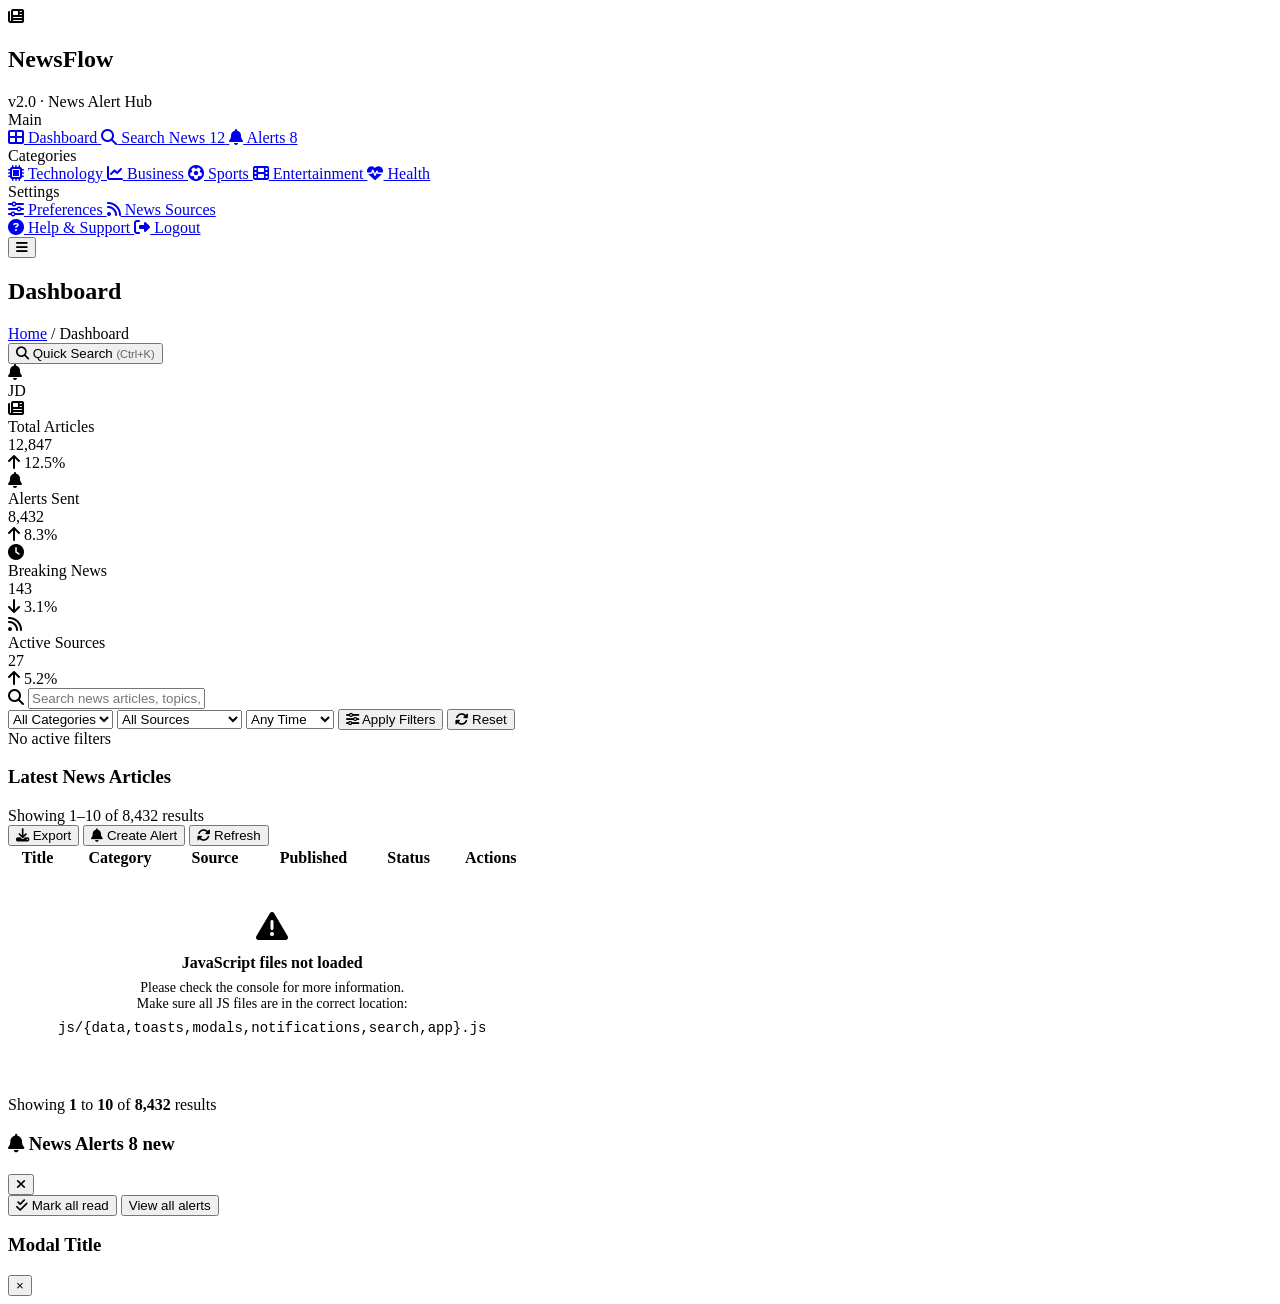
==== index/index.html @ 010da606 "Create index.html" ====
<!DOCTYPE html>
<html lang="en">
<head>
    <meta charset="UTF-8">
    <meta name="viewport" content="width=device-width, initial-scale=1.0">
    <title>News Search & Notification Dashboard</title>
    
    <!-- Font Awesome -->
    <link rel="stylesheet" href="https://cdnjs.cloudflare.com/ajax/libs/font-awesome/6.4.0/css/all.min.css">
    
    <!-- Google Fonts -->
    <link href="https://fonts.googleapis.com/css2?family=Inter:wght@300;400;500;600;700;800&display=swap" rel="stylesheet">
    
    <!-- CSS Files - MAKE SURE THESE PATHS ARE CORRECT -->
    <link rel="stylesheet" href="css/style.css">
    <link rel="stylesheet" href="css/components.css">
    
</head>
<body>
    <!-- ============================================
    APP CONTAINER
    ============================================ -->
    <div class="app-container" id="app">

        <!-- SIDEBAR -->
        <aside class="sidebar" id="sidebar">
            <div class="sidebar-brand">
                <div class="logo"><i class="fas fa-newspaper"></i></div>
                <div class="brand-text">
                    <h1>NewsFlow</h1>
                    <span>v2.0 · News Alert Hub</span>
                </div>
            </div>

            <nav class="sidebar-nav">
                <div class="nav-label">Main</div>
                <a href="#" class="active" data-page="dashboard">
                    <i class="fas fa-th-large"></i> Dashboard
                </a>
                <a href="#" data-page="search">
                    <i class="fas fa-search"></i> Search News
                    <span class="badge success" id="searchCount">12</span>
                </a>
                <a href="#" data-page="notifications">
                    <i class="fas fa-bell"></i> Alerts
                    <span class="badge" id="notifBadge">8</span>
                </a>

                <div class="nav-label">Categories</div>
                <a href="#" data-page="technology">
                    <i class="fas fa-microchip"></i> Technology
                </a>
                <a href="#" data-page="business">
                    <i class="fas fa-chart-line"></i> Business
                </a>
                <a href="#" data-page="sports">
                    <i class="fas fa-futbol"></i> Sports
                </a>
                <a href="#" data-page="entertainment">
                    <i class="fas fa-film"></i> Entertainment
                </a>
                <a href="#" data-page="health">
                    <i class="fas fa-heartbeat"></i> Health
                </a>

                <div class="nav-label">Settings</div>
                <a href="#" data-page="preferences">
                    <i class="fas fa-sliders-h"></i> Preferences
                </a>
                <a href="#" data-page="sources">
                    <i class="fas fa-rss"></i> News Sources
                </a>
            </nav>

            <div class="sidebar-footer">
                <a href="#" data-page="help">
                    <i class="fas fa-question-circle"></i> Help & Support
                </a>
                <a href="#" id="logoutBtn">
                    <i class="fas fa-sign-out-alt"></i> Logout
                </a>
            </div>
        </aside>

        <!-- MOBILE OVERLAY -->
        <div class="mobile-overlay" id="mobileOverlay"></div>

        <!-- MAIN CONTENT -->
        <main class="main-content">

            <!-- TOP BAR -->
            <header class="topbar">
                <div class="topbar-left">
                    <button class="menu-toggle" id="menuToggle">
                        <i class="fas fa-bars"></i>
                    </button>
                    <div>
                        <h2 id="pageTitle">Dashboard</h2>
                        <div class="breadcrumb">
                            <a href="#" data-page="dashboard">Home</a>
                            <span>/</span>
                            <span id="breadcrumbCurrent">Dashboard</span>
                        </div>
                    </div>
                </div>
                <div class="topbar-right">
                    <button class="search-btn" id="quickSearchBtn">
                        <i class="fas fa-search"></i> Quick Search <span style="font-size: 11px; opacity: 0.6;">(Ctrl+K)</span>
                    </button>
                    <div class="notification-bell" id="bellIcon">
                        <i class="fas fa-bell"></i>
                        <span class="dot" id="bellDot"></span>
                    </div>
                    <div class="user-avatar" id="userAvatar">JD</div>
                </div>
            </header>

            <!-- STATS CARDS -->
            <section class="stats-grid" id="statsGrid">
                <div class="stat-card" data-stat="articles">
                    <div class="stat-icon blue"><i class="fas fa-newspaper"></i></div>
                    <div class="stat-label">Total Articles</div>
                    <div class="stat-value" id="statArticles">12,847</div>
                    <span class="stat-change positive"><i class="fas fa-arrow-up"></i> 12.5%</span>
                </div>
                <div class="stat-card" data-stat="alerts">
                    <div class="stat-icon green"><i class="fas fa-bell"></i></div>
                    <div class="stat-label">Alerts Sent</div>
                    <div class="stat-value" id="statAlerts">8,432</div>
                    <span class="stat-change positive"><i class="fas fa-arrow-up"></i> 8.3%</span>
                </div>
                <div class="stat-card" data-stat="breaking">
                    <div class="stat-icon orange"><i class="fas fa-clock"></i></div>
                    <div class="stat-label">Breaking News</div>
                    <div class="stat-value" id="statBreaking">143</div>
                    <span class="stat-change negative"><i class="fas fa-arrow-down"></i> 3.1%</span>
                </div>
                <div class="stat-card" data-stat="sources">
                    <div class="stat-icon red"><i class="fas fa-rss"></i></div>
                    <div class="stat-label">Active Sources</div>
                    <div class="stat-value" id="statSources">27</div>
                    <span class="stat-change positive"><i class="fas fa-arrow-up"></i> 5.2%</span>
                </div>
            </section>

            <!-- SEARCH SECTION -->
            <section class="search-section" id="searchSection">
                <div class="search-bar">
                    <div class="search-input-wrapper">
                        <i class="fas fa-search"></i>
                        <input type="text" placeholder="Search news articles, topics, or keywords..." id="searchInput">
                    </div>
                    <div class="filter-group">
                        <select id="filterCategory">
                            <option value="all">All Categories</option>
                            <option value="technology">Technology</option>
                            <option value="business">Business</option>
                            <option value="sports">Sports</option>
                            <option value="entertainment">Entertainment</option>
                            <option value="health">Health</option>
                            <option value="politics">Politics</option>
                            <option value="science">Science</option>
                        </select>
                        <select id="filterSource">
                            <option value="all">All Sources</option>
                            <option value="cnn">CNN</option>
                            <option value="bbc">BBC</option>
                            <option value="reuters">Reuters</option>
                            <option value="ap">Associated Press</option>
                            <option value="nytimes">NY Times</option>
                            <option value="guardian">The Guardian</option>
                        </select>
                        <select id="filterDate">
                            <option value="all">Any Time</option>
                            <option value="today">Today</option>
                            <option value="week">This Week</option>
                            <option value="month">This Month</option>
                            <option value="year">This Year</option>
                        </select>
                        <button class="filter-btn" id="applyFiltersBtn">
                            <i class="fas fa-sliders-h"></i> Apply Filters
                        </button>
                        <button class="filter-btn outline" id="resetFiltersBtn">
                            <i class="fas fa-sync-alt"></i> Reset
                        </button>
                    </div>
                </div>
                <div class="filter-chips" id="filterChips">
                    <span class="empty-chips">No active filters</span>
                </div>
            </section>

            <!-- RESULTS TABLE -->
            <section class="results-section" id="resultsSection">
                <div class="results-header">
                    <div class="results-info">
                        <h3>Latest News Articles</h3>
                        <span id="resultsCount">Showing 1–10 of 8,432 results</span>
                    </div>
                    <div class="results-actions">
                        <button id="exportBtn"><i class="fas fa-download"></i> Export</button>
                        <button id="addAlertBtn"><i class="fas fa-bell"></i> Create Alert</button>
                        <button id="refreshBtn"><i class="fas fa-sync-alt"></i> Refresh</button>
                    </div>
                </div>

                <div class="table-wrapper">
                    <table>
                        <thead>
                            <tr>
                                <th>Title</th>
                                <th>Category</th>
                                <th>Source</th>
                                <th>Published</th>
                                <th>Status</th>
                                <th>Actions</th>
                            </tr>
                        </thead>
                        <tbody id="newsTableBody">
                            <!-- Data will be rendered by JavaScript -->
                        </tbody>
                    </table>
                </div>

                <!-- PAGINATION -->
                <div class="pagination" id="pagination">
                    <div class="pagination-info" id="paginationInfo">
                        Showing <strong id="pageStart">1</strong> to <strong id="pageEnd">10</strong> of <strong id="totalItems">8,432</strong> results
                    </div>
                    <div class="pagination-buttons" id="paginationButtons">
                        <!-- Rendered by JavaScript -->
                    </div>
                </div>
            </section>

        </main>
    </div>

    <!-- ============================================
    NOTIFICATION PANEL
    ============================================ -->
    <div class="overlay" id="panelOverlay"></div>
    <div class="notification-panel" id="notificationPanel">
        <div class="panel-header">
            <h3>
                <i class="fas fa-bell" style="color:var(--primary-600);"></i> News Alerts
                <span class="count" id="panelNotifCount">8 new</span>
            </h3>
            <button class="close-btn" id="closePanel"><i class="fas fa-times"></i></button>
        </div>
        <div class="panel-body" id="notificationPanelBody">
            <!-- Rendered by JavaScript -->
        </div>
        <div class="panel-footer">
            <button class="mark-all" id="markAllReadBtn">
                <i class="fas fa-check-double"></i> Mark all read
            </button>
            <button class="view-all" id="viewAllNotifsBtn">View all alerts</button>
        </div>
    </div>

    <!-- ============================================
    TOAST CONTAINER
    ============================================ -->
    <div class="toast-container" id="toastContainer"></div>

    <!-- ============================================
    MODAL
    ============================================ -->
    <div class="modal-overlay" id="modalOverlay">
        <div class="modal" id="modal">
            <div class="modal-header">
                <h3 id="modalTitle">Modal Title</h3>
                <button class="modal-close" id="modalClose">&times;</button>
            </div>
            <div class="modal-body" id="modalBody">
                <!-- Modal content -->
            </div>
            <div class="modal-footer" id="modalFooter">
                <!-- Modal buttons -->
            </div>
        </div>
    </div>

    <!-- ============================================
    JAVASCRIPT FILES - MAKE SURE THESE PATHS ARE CORRECT
    ============================================ -->
    <script src="js/data.js"></script>
    <script src="js/toasts.js"></script>
    <script src="js/modals.js"></script>
    <script src="js/notifications.js"></script>
    <script src="js/search.js"></script>
    <script src="js/app.js"></script>
    
    <!-- ============================================
    FALLBACK - If JS files don't load, show error
    ============================================ -->
    <script>
        // Check if all required JS files loaded
        document.addEventListener('DOMContentLoaded', function() {
            const required = ['ToastManager', 'ModalManager', 'NotificationManager', 'SearchManager', 'App'];
            const missing = required.filter(name => typeof window[name] === 'undefined');
            
            if (missing.length > 0) {
                console.warn('⚠️ Some JS files may not have loaded:', missing);
                console.warn('Make sure the following files exist:');
                console.warn('  - js/data.js');
                console.warn('  - js/toasts.js');
                console.warn('  - js/modals.js');
                console.warn('  - js/notifications.js');
                console.warn('  - js/search.js');
                console.warn('  - js/app.js');
                
                // Show a message on the page
                const tbody = document.getElementById('newsTableBody');
                if (tbody) {
                    tbody.innerHTML = `
                        <tr>
                            <td colspan="6" style="text-align: center; padding: 40px; color: var(--gray-500);">
                                <i class="fas fa-exclamation-triangle" style="font-size: 32px; display: block; margin-bottom: 12px; color: var(--warning);"></i>
                                <strong style="font-size: 16px;">JavaScript files not loaded</strong>
                                <p style="margin-top: 8px; font-size: 14px;">
                                    Please check the console for more information.<br>
                                    Make sure all JS files are in the correct location: <br>
                                    <code style="background: var(--gray-100); padding: 4px 8px; border-radius: 4px; display: inline-block; margin-top: 4px;">
                                        js/{data,toasts,modals,notifications,search,app}.js
                                    </code>
                                </p>
                            </td>
                        </tr>
                    `;
                }
            }
        });
    </script>
</body>
</html>
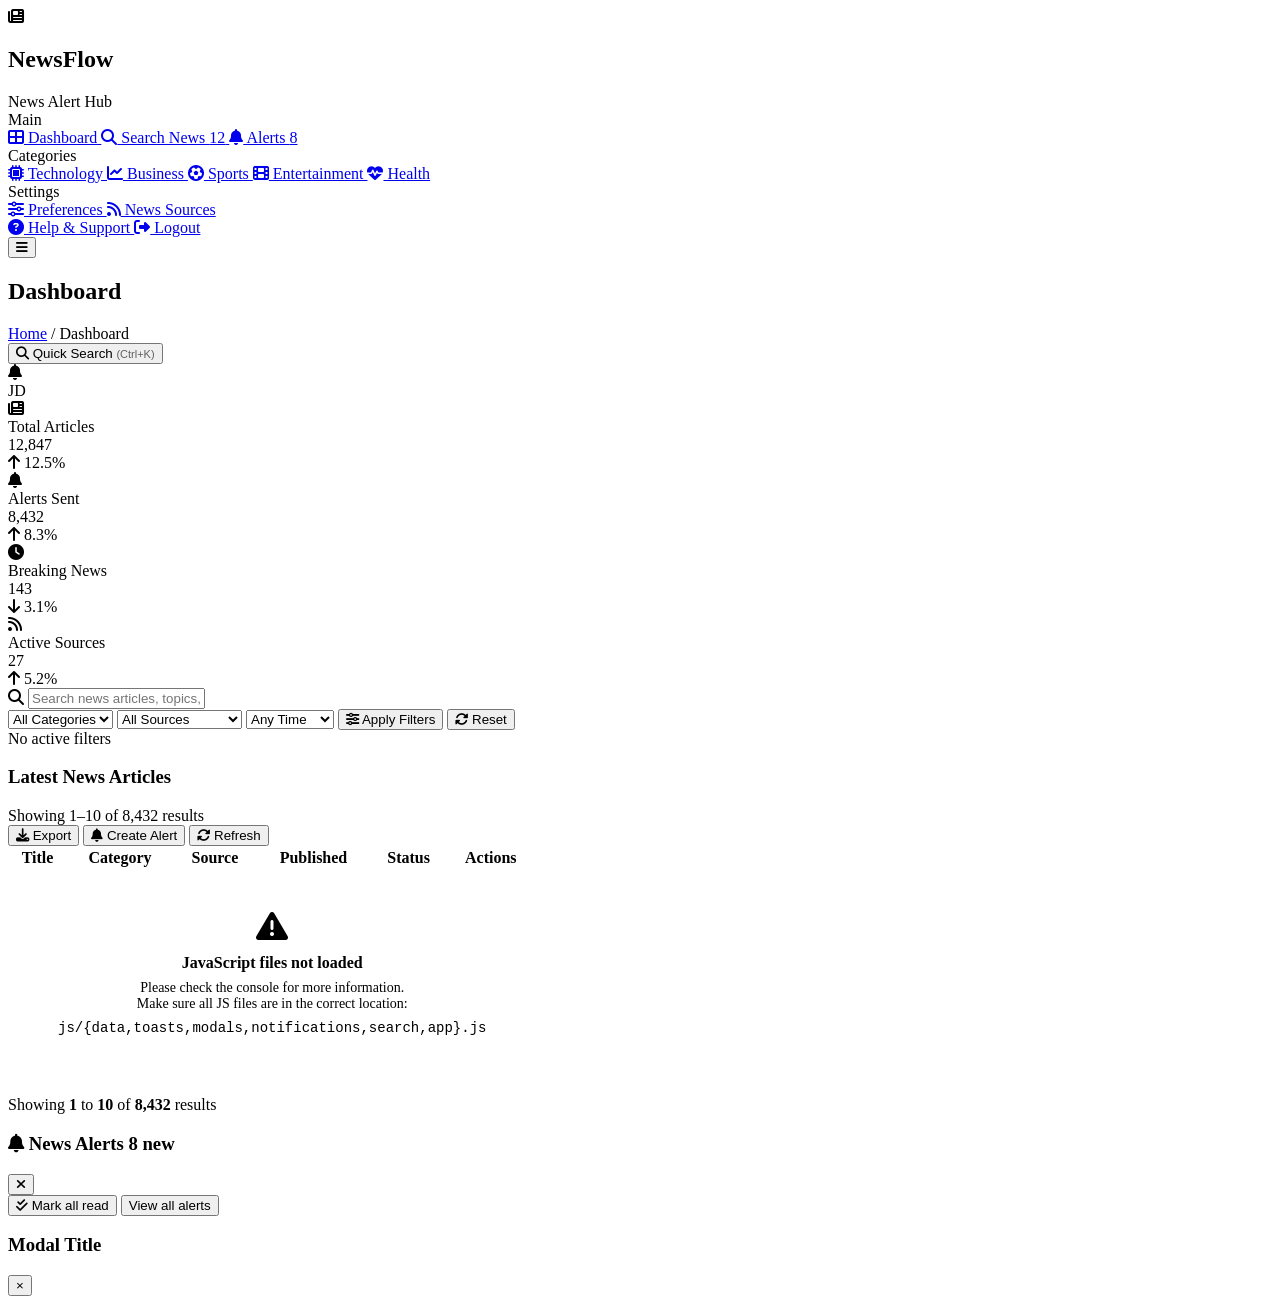
==== commit 8defadc2: "Update index.html" ====
--- a/index/index.html
+++ b/index/index.html
@@ -28,7 +28,7 @@
                 <div class="logo"><i class="fas fa-newspaper"></i></div>
                 <div class="brand-text">
                     <h1>NewsFlow</h1>
-                    <span>v2.0 · News Alert Hub</span>
+                    <span>News Alert Hub</span>
                 </div>
             </div>
 
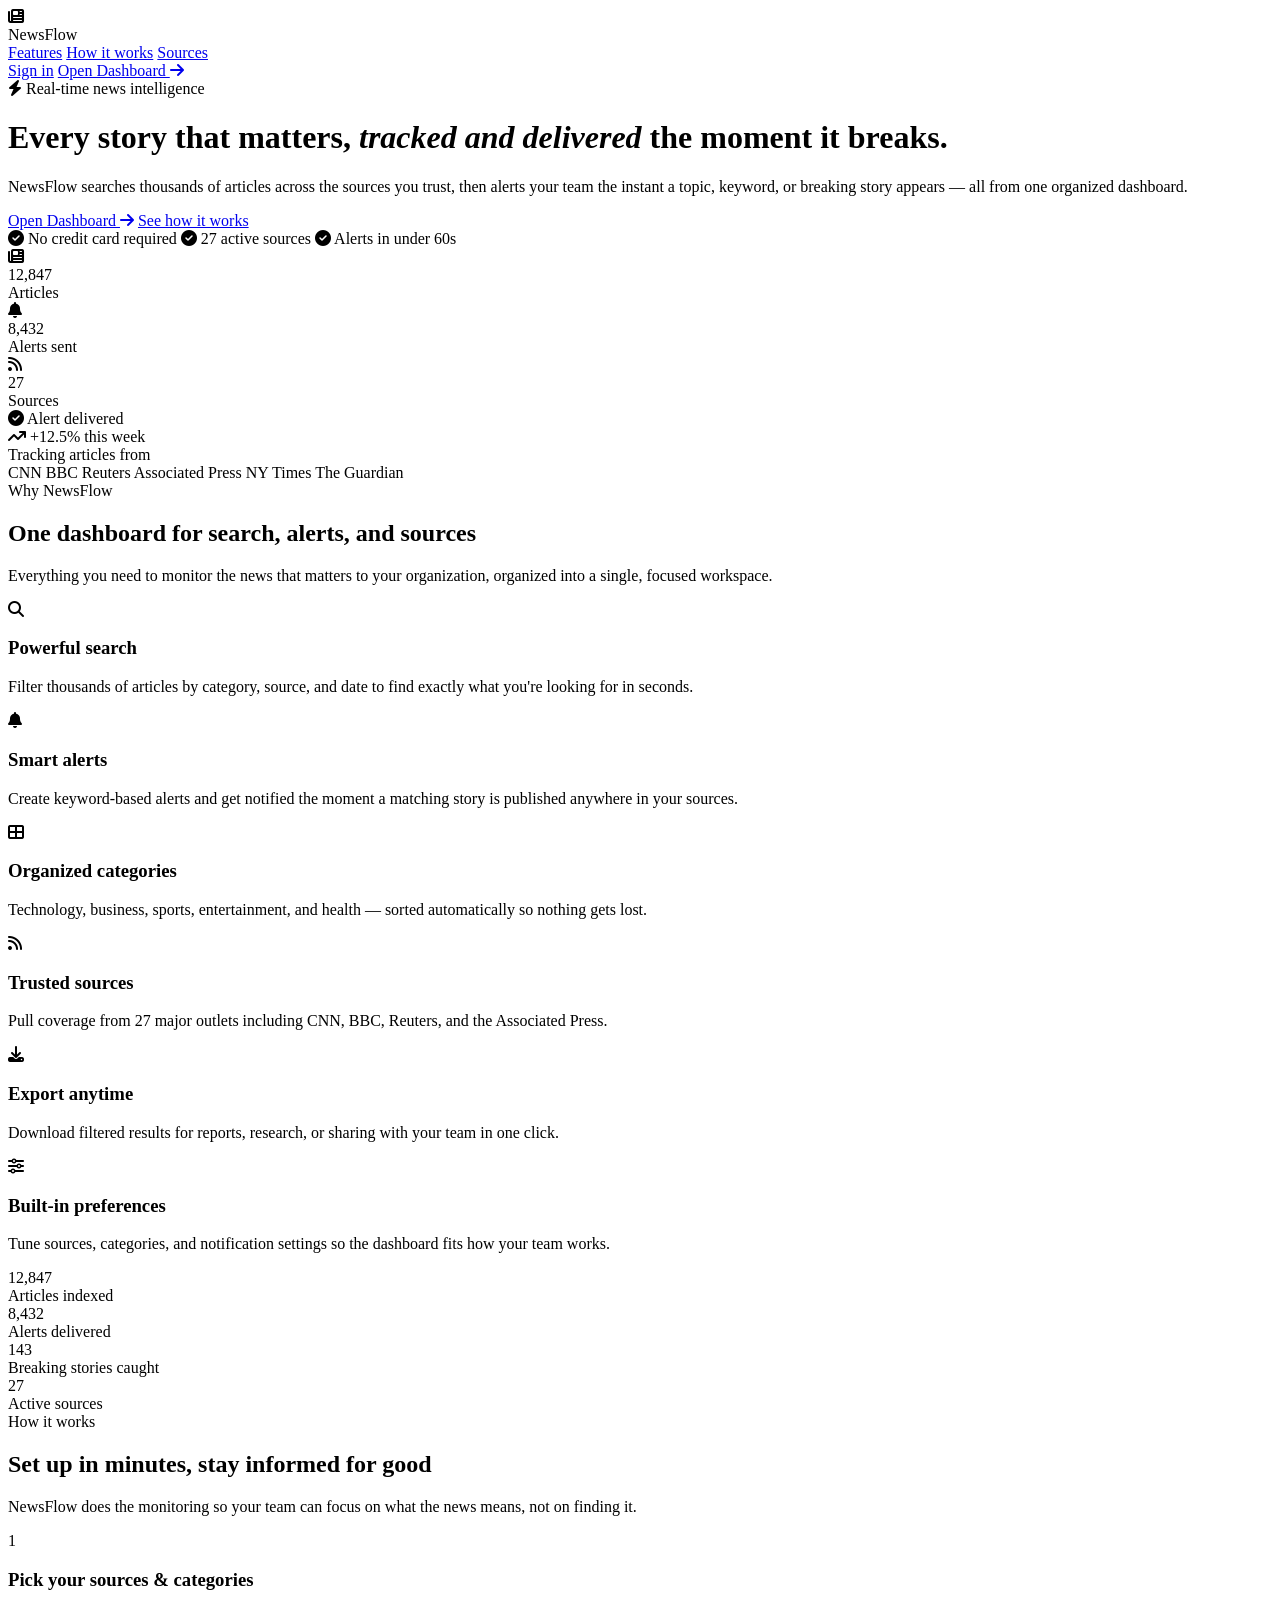
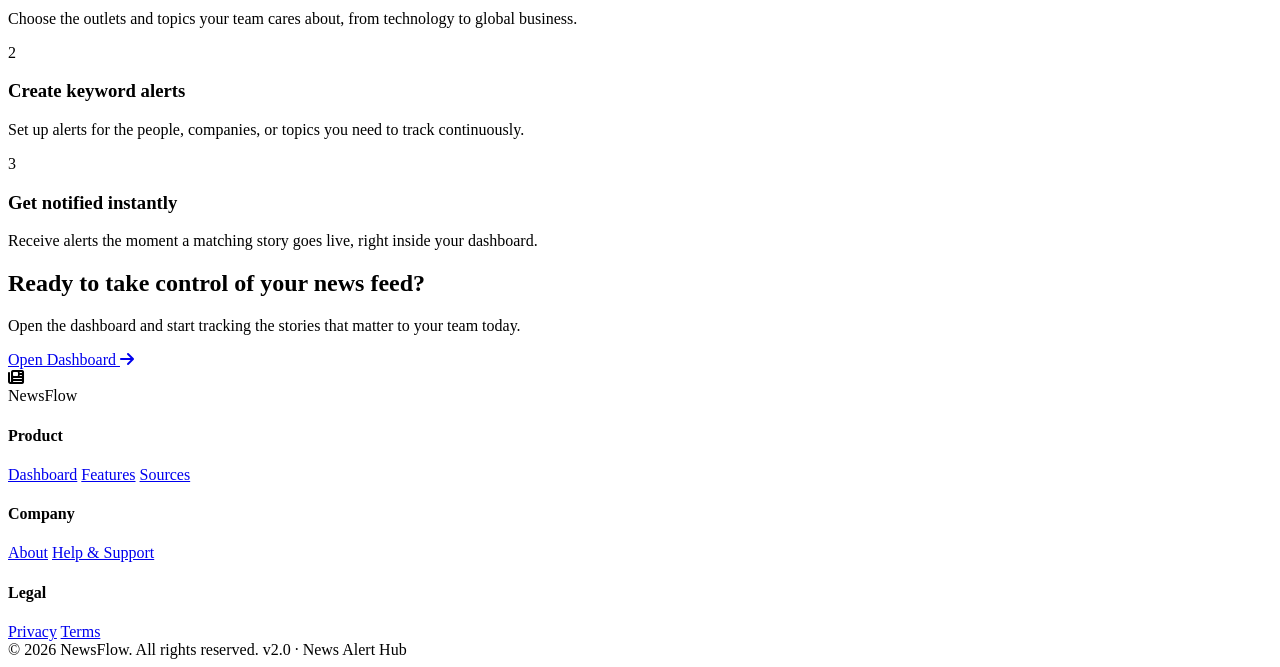
==== commit bcc1aa0f: "Update index.html" ====
--- a/index/index.html
+++ b/index/index.html
@@ -3,335 +3,271 @@
 <head>
     <meta charset="UTF-8">
     <meta name="viewport" content="width=device-width, initial-scale=1.0">
-    <title>News Search & Notification Dashboard</title>
-    
+    <title>Daily Journal Search & Notification Hub</title>
+
     <!-- Font Awesome -->
     <link rel="stylesheet" href="https://cdnjs.cloudflare.com/ajax/libs/font-awesome/6.4.0/css/all.min.css">
-    
+
     <!-- Google Fonts -->
     <link href="https://fonts.googleapis.com/css2?family=Inter:wght@300;400;500;600;700;800&display=swap" rel="stylesheet">
-    
-    <!-- CSS Files - MAKE SURE THESE PATHS ARE CORRECT -->
+
+    <!-- CSS Files -->
     <link rel="stylesheet" href="css/style.css">
-    <link rel="stylesheet" href="css/components.css">
-    
+    <link rel="stylesheet" href="css/landing.css">
 </head>
-<body>
-    <!-- ============================================
-    APP CONTAINER
-    ============================================ -->
-    <div class="app-container" id="app">
-
-        <!-- SIDEBAR -->
-        <aside class="sidebar" id="sidebar">
-            <div class="sidebar-brand">
+<body class="landing">
+
+    <!-- ============================================
+    NAV
+    ============================================ -->
+    <nav class="landing-nav">
+        <div class="nav-inner">
+            <div class="nav-brand">
                 <div class="logo"><i class="fas fa-newspaper"></i></div>
-                <div class="brand-text">
-                    <h1>NewsFlow</h1>
-                    <span>News Alert Hub</span>
-                </div>
-            </div>
-
-            <nav class="sidebar-nav">
-                <div class="nav-label">Main</div>
-                <a href="#" class="active" data-page="dashboard">
-                    <i class="fas fa-th-large"></i> Dashboard
-                </a>
-                <a href="#" data-page="search">
-                    <i class="fas fa-search"></i> Search News
-                    <span class="badge success" id="searchCount">12</span>
-                </a>
-                <a href="#" data-page="notifications">
-                    <i class="fas fa-bell"></i> Alerts
-                    <span class="badge" id="notifBadge">8</span>
-                </a>
-
-                <div class="nav-label">Categories</div>
-                <a href="#" data-page="technology">
-                    <i class="fas fa-microchip"></i> Technology
-                </a>
-                <a href="#" data-page="business">
-                    <i class="fas fa-chart-line"></i> Business
-                </a>
-                <a href="#" data-page="sports">
-                    <i class="fas fa-futbol"></i> Sports
-                </a>
-                <a href="#" data-page="entertainment">
-                    <i class="fas fa-film"></i> Entertainment
-                </a>
-                <a href="#" data-page="health">
-                    <i class="fas fa-heartbeat"></i> Health
-                </a>
-
-                <div class="nav-label">Settings</div>
-                <a href="#" data-page="preferences">
-                    <i class="fas fa-sliders-h"></i> Preferences
-                </a>
-                <a href="#" data-page="sources">
-                    <i class="fas fa-rss"></i> News Sources
-                </a>
-            </nav>
-
-            <div class="sidebar-footer">
-                <a href="#" data-page="help">
-                    <i class="fas fa-question-circle"></i> Help & Support
-                </a>
-                <a href="#" id="logoutBtn">
-                    <i class="fas fa-sign-out-alt"></i> Logout
-                </a>
-            </div>
-        </aside>
-
-        <!-- MOBILE OVERLAY -->
-        <div class="mobile-overlay" id="mobileOverlay"></div>
-
-        <!-- MAIN CONTENT -->
-        <main class="main-content">
-
-            <!-- TOP BAR -->
-            <header class="topbar">
-                <div class="topbar-left">
-                    <button class="menu-toggle" id="menuToggle">
-                        <i class="fas fa-bars"></i>
-                    </button>
-                    <div>
-                        <h2 id="pageTitle">Dashboard</h2>
-                        <div class="breadcrumb">
-                            <a href="#" data-page="dashboard">Home</a>
-                            <span>/</span>
-                            <span id="breadcrumbCurrent">Dashboard</span>
+                <span>NewsFlow</span>
+            </div>
+            <div class="nav-links">
+                <a href="#features">Features</a>
+                <a href="#how-it-works">How it works</a>
+                <a href="#sources">Sources</a>
+            </div>
+            <div class="nav-cta">
+                <a href="dashboard.html" class="btn btn-outline">Sign in</a>
+                <a href="dashboard.html" class="btn btn-primary">Open Dashboard <i class="fas fa-arrow-right"></i></a>
+            </div>
+        </div>
+    </nav>
+
+    <!-- ============================================
+    HERO
+    ============================================ -->
+    <header class="hero">
+        <div class="container">
+            <div class="hero-grid">
+                <div class="hero-copy">
+                    <span class="hero-eyebrow"><i class="fas fa-bolt"></i> Real-time news intelligence</span>
+                    <h1>Every story that matters, <em>tracked and delivered</em> the moment it breaks.</h1>
+                    <p class="hero-sub">
+                        NewsFlow searches thousands of articles across the sources you trust, then alerts your
+                        team the instant a topic, keyword, or breaking story appears — all from one organized dashboard.
+                    </p>
+                    <div class="hero-actions">
+                        <a href="dashboard.html" class="btn btn-primary btn-lg">Open Dashboard <i class="fas fa-arrow-right"></i></a>
+                        <a href="#features" class="btn btn-outline btn-lg">See how it works</a>
+                    </div>
+                    <div class="hero-trust">
+                        <span class="trust-item"><i class="fas fa-check-circle"></i> No credit card required</span>
+                        <span class="trust-item"><i class="fas fa-check-circle"></i> 27 active sources</span>
+                        <span class="trust-item"><i class="fas fa-check-circle"></i> Alerts in under 60s</span>
+                    </div>
+                </div>
+
+                <div class="hero-visual">
+                    <div class="mock-window">
+                        <div class="mock-titlebar">
+                            <span></span><span></span><span></span>
                         </div>
-                    </div>
-                </div>
-                <div class="topbar-right">
-                    <button class="search-btn" id="quickSearchBtn">
-                        <i class="fas fa-search"></i> Quick Search <span style="font-size: 11px; opacity: 0.6;">(Ctrl+K)</span>
-                    </button>
-                    <div class="notification-bell" id="bellIcon">
-                        <i class="fas fa-bell"></i>
-                        <span class="dot" id="bellDot"></span>
-                    </div>
-                    <div class="user-avatar" id="userAvatar">JD</div>
-                </div>
-            </header>
-
-            <!-- STATS CARDS -->
-            <section class="stats-grid" id="statsGrid">
-                <div class="stat-card" data-stat="articles">
-                    <div class="stat-icon blue"><i class="fas fa-newspaper"></i></div>
-                    <div class="stat-label">Total Articles</div>
-                    <div class="stat-value" id="statArticles">12,847</div>
-                    <span class="stat-change positive"><i class="fas fa-arrow-up"></i> 12.5%</span>
-                </div>
-                <div class="stat-card" data-stat="alerts">
-                    <div class="stat-icon green"><i class="fas fa-bell"></i></div>
-                    <div class="stat-label">Alerts Sent</div>
-                    <div class="stat-value" id="statAlerts">8,432</div>
-                    <span class="stat-change positive"><i class="fas fa-arrow-up"></i> 8.3%</span>
-                </div>
-                <div class="stat-card" data-stat="breaking">
-                    <div class="stat-icon orange"><i class="fas fa-clock"></i></div>
-                    <div class="stat-label">Breaking News</div>
-                    <div class="stat-value" id="statBreaking">143</div>
-                    <span class="stat-change negative"><i class="fas fa-arrow-down"></i> 3.1%</span>
-                </div>
-                <div class="stat-card" data-stat="sources">
-                    <div class="stat-icon red"><i class="fas fa-rss"></i></div>
-                    <div class="stat-label">Active Sources</div>
-                    <div class="stat-value" id="statSources">27</div>
-                    <span class="stat-change positive"><i class="fas fa-arrow-up"></i> 5.2%</span>
-                </div>
-            </section>
-
-            <!-- SEARCH SECTION -->
-            <section class="search-section" id="searchSection">
-                <div class="search-bar">
-                    <div class="search-input-wrapper">
-                        <i class="fas fa-search"></i>
-                        <input type="text" placeholder="Search news articles, topics, or keywords..." id="searchInput">
-                    </div>
-                    <div class="filter-group">
-                        <select id="filterCategory">
-                            <option value="all">All Categories</option>
-                            <option value="technology">Technology</option>
-                            <option value="business">Business</option>
-                            <option value="sports">Sports</option>
-                            <option value="entertainment">Entertainment</option>
-                            <option value="health">Health</option>
-                            <option value="politics">Politics</option>
-                            <option value="science">Science</option>
-                        </select>
-                        <select id="filterSource">
-                            <option value="all">All Sources</option>
-                            <option value="cnn">CNN</option>
-                            <option value="bbc">BBC</option>
-                            <option value="reuters">Reuters</option>
-                            <option value="ap">Associated Press</option>
-                            <option value="nytimes">NY Times</option>
-                            <option value="guardian">The Guardian</option>
-                        </select>
-                        <select id="filterDate">
-                            <option value="all">Any Time</option>
-                            <option value="today">Today</option>
-                            <option value="week">This Week</option>
-                            <option value="month">This Month</option>
-                            <option value="year">This Year</option>
-                        </select>
-                        <button class="filter-btn" id="applyFiltersBtn">
-                            <i class="fas fa-sliders-h"></i> Apply Filters
-                        </button>
-                        <button class="filter-btn outline" id="resetFiltersBtn">
-                            <i class="fas fa-sync-alt"></i> Reset
-                        </button>
-                    </div>
-                </div>
-                <div class="filter-chips" id="filterChips">
-                    <span class="empty-chips">No active filters</span>
-                </div>
-            </section>
-
-            <!-- RESULTS TABLE -->
-            <section class="results-section" id="resultsSection">
-                <div class="results-header">
-                    <div class="results-info">
-                        <h3>Latest News Articles</h3>
-                        <span id="resultsCount">Showing 1–10 of 8,432 results</span>
-                    </div>
-                    <div class="results-actions">
-                        <button id="exportBtn"><i class="fas fa-download"></i> Export</button>
-                        <button id="addAlertBtn"><i class="fas fa-bell"></i> Create Alert</button>
-                        <button id="refreshBtn"><i class="fas fa-sync-alt"></i> Refresh</button>
-                    </div>
-                </div>
-
-                <div class="table-wrapper">
-                    <table>
-                        <thead>
-                            <tr>
-                                <th>Title</th>
-                                <th>Category</th>
-                                <th>Source</th>
-                                <th>Published</th>
-                                <th>Status</th>
-                                <th>Actions</th>
-                            </tr>
-                        </thead>
-                        <tbody id="newsTableBody">
-                            <!-- Data will be rendered by JavaScript -->
-                        </tbody>
-                    </table>
-                </div>
-
-                <!-- PAGINATION -->
-                <div class="pagination" id="pagination">
-                    <div class="pagination-info" id="paginationInfo">
-                        Showing <strong id="pageStart">1</strong> to <strong id="pageEnd">10</strong> of <strong id="totalItems">8,432</strong> results
-                    </div>
-                    <div class="pagination-buttons" id="paginationButtons">
-                        <!-- Rendered by JavaScript -->
-                    </div>
-                </div>
-            </section>
-
-        </main>
-    </div>
-
-    <!-- ============================================
-    NOTIFICATION PANEL
-    ============================================ -->
-    <div class="overlay" id="panelOverlay"></div>
-    <div class="notification-panel" id="notificationPanel">
-        <div class="panel-header">
-            <h3>
-                <i class="fas fa-bell" style="color:var(--primary-600);"></i> News Alerts
-                <span class="count" id="panelNotifCount">8 new</span>
-            </h3>
-            <button class="close-btn" id="closePanel"><i class="fas fa-times"></i></button>
-        </div>
-        <div class="panel-body" id="notificationPanelBody">
-            <!-- Rendered by JavaScript -->
-        </div>
-        <div class="panel-footer">
-            <button class="mark-all" id="markAllReadBtn">
-                <i class="fas fa-check-double"></i> Mark all read
-            </button>
-            <button class="view-all" id="viewAllNotifsBtn">View all alerts</button>
-        </div>
-    </div>
-
-    <!-- ============================================
-    TOAST CONTAINER
-    ============================================ -->
-    <div class="toast-container" id="toastContainer"></div>
-
-    <!-- ============================================
-    MODAL
-    ============================================ -->
-    <div class="modal-overlay" id="modalOverlay">
-        <div class="modal" id="modal">
-            <div class="modal-header">
-                <h3 id="modalTitle">Modal Title</h3>
-                <button class="modal-close" id="modalClose">&times;</button>
-            </div>
-            <div class="modal-body" id="modalBody">
-                <!-- Modal content -->
-            </div>
-            <div class="modal-footer" id="modalFooter">
-                <!-- Modal buttons -->
-            </div>
-        </div>
-    </div>
-
-    <!-- ============================================
-    JAVASCRIPT FILES - MAKE SURE THESE PATHS ARE CORRECT
-    ============================================ -->
-    <script src="js/data.js"></script>
-    <script src="js/toasts.js"></script>
-    <script src="js/modals.js"></script>
-    <script src="js/notifications.js"></script>
-    <script src="js/search.js"></script>
-    <script src="js/app.js"></script>
-    
-    <!-- ============================================
-    FALLBACK - If JS files don't load, show error
-    ============================================ -->
-    <script>
-        // Check if all required JS files loaded
-        document.addEventListener('DOMContentLoaded', function() {
-            const required = ['ToastManager', 'ModalManager', 'NotificationManager', 'SearchManager', 'App'];
-            const missing = required.filter(name => typeof window[name] === 'undefined');
-            
-            if (missing.length > 0) {
-                console.warn('⚠️ Some JS files may not have loaded:', missing);
-                console.warn('Make sure the following files exist:');
-                console.warn('  - js/data.js');
-                console.warn('  - js/toasts.js');
-                console.warn('  - js/modals.js');
-                console.warn('  - js/notifications.js');
-                console.warn('  - js/search.js');
-                console.warn('  - js/app.js');
-                
-                // Show a message on the page
-                const tbody = document.getElementById('newsTableBody');
-                if (tbody) {
-                    tbody.innerHTML = `
-                        <tr>
-                            <td colspan="6" style="text-align: center; padding: 40px; color: var(--gray-500);">
-                                <i class="fas fa-exclamation-triangle" style="font-size: 32px; display: block; margin-bottom: 12px; color: var(--warning);"></i>
-                                <strong style="font-size: 16px;">JavaScript files not loaded</strong>
-                                <p style="margin-top: 8px; font-size: 14px;">
-                                    Please check the console for more information.<br>
-                                    Make sure all JS files are in the correct location: <br>
-                                    <code style="background: var(--gray-100); padding: 4px 8px; border-radius: 4px; display: inline-block; margin-top: 4px;">
-                                        js/{data,toasts,modals,notifications,search,app}.js
-                                    </code>
-                                </p>
-                            </td>
-                        </tr>
-                    `;
-                }
-            }
-        });
-    </script>
+                        <div class="mock-body">
+                            <div class="mock-stat-row">
+                                <div class="mock-stat">
+                                    <div class="mock-icon a"><i class="fas fa-newspaper"></i></div>
+                                    <div class="mock-num">12,847</div>
+                                    <div class="mock-label">Articles</div>
+                                </div>
+                                <div class="mock-stat">
+                                    <div class="mock-icon b"><i class="fas fa-bell"></i></div>
+                                    <div class="mock-num">8,432</div>
+                                    <div class="mock-label">Alerts sent</div>
+                                </div>
+                                <div class="mock-stat">
+                                    <div class="mock-icon c"><i class="fas fa-rss"></i></div>
+                                    <div class="mock-num">27</div>
+                                    <div class="mock-label">Sources</div>
+                                </div>
+                            </div>
+                            <div class="mock-list">
+                                <div class="mock-row"><span class="dot"></span><span class="bar med"></span></div>
+                                <div class="mock-row"><span class="dot"></span><span class="bar short"></span></div>
+                                <div class="mock-row"><span class="dot"></span><span class="bar med"></span></div>
+                                <div class="mock-row"><span class="dot"></span><span class="bar short"></span></div>
+                            </div>
+                        </div>
+                    </div>
+                    <div class="floating-badge fb-1"><i class="fas fa-circle-check"></i> Alert delivered</div>
+                    <div class="floating-badge fb-2"><i class="fas fa-arrow-trend-up"></i> +12.5% this week</div>
+                </div>
+            </div>
+        </div>
+    </header>
+
+    <!-- ============================================
+    SOURCES STRIP
+    ============================================ -->
+    <section class="sources-strip" id="sources">
+        <div class="container strip-inner">
+            <span class="strip-label">Tracking articles from</span>
+            <div class="strip-logos">
+                <span>CNN</span>
+                <span>BBC</span>
+                <span>Reuters</span>
+                <span>Associated Press</span>
+                <span>NY Times</span>
+                <span>The Guardian</span>
+            </div>
+        </div>
+    </section>
+
+    <!-- ============================================
+    FEATURES
+    ============================================ -->
+    <section class="section" id="features">
+        <div class="container">
+            <div class="section-header">
+                <div class="section-eyebrow">Why NewsFlow</div>
+                <h2>One dashboard for search, alerts, and sources</h2>
+                <p>Everything you need to monitor the news that matters to your organization, organized into a single, focused workspace.</p>
+            </div>
+            <div class="features-grid">
+                <div class="feature-card">
+                    <div class="feature-icon blue"><i class="fas fa-search"></i></div>
+                    <h3>Powerful search</h3>
+                    <p>Filter thousands of articles by category, source, and date to find exactly what you're looking for in seconds.</p>
+                </div>
+                <div class="feature-card">
+                    <div class="feature-icon cyan"><i class="fas fa-bell"></i></div>
+                    <h3>Smart alerts</h3>
+                    <p>Create keyword-based alerts and get notified the moment a matching story is published anywhere in your sources.</p>
+                </div>
+                <div class="feature-card">
+                    <div class="feature-icon indigo"><i class="fas fa-th-large"></i></div>
+                    <h3>Organized categories</h3>
+                    <p>Technology, business, sports, entertainment, and health — sorted automatically so nothing gets lost.</p>
+                </div>
+                <div class="feature-card">
+                    <div class="feature-icon navy"><i class="fas fa-rss"></i></div>
+                    <h3>Trusted sources</h3>
+                    <p>Pull coverage from 27 major outlets including CNN, BBC, Reuters, and the Associated Press.</p>
+                </div>
+                <div class="feature-card">
+                    <div class="feature-icon blue"><i class="fas fa-download"></i></div>
+                    <h3>Export anytime</h3>
+                    <p>Download filtered results for reports, research, or sharing with your team in one click.</p>
+                </div>
+                <div class="feature-card">
+                    <div class="feature-icon cyan"><i class="fas fa-sliders-h"></i></div>
+                    <h3>Built-in preferences</h3>
+                    <p>Tune sources, categories, and notification settings so the dashboard fits how your team works.</p>
+                </div>
+            </div>
+        </div>
+    </section>
+
+    <!-- ============================================
+    STATS BAND
+    ============================================ -->
+    <section class="stats-band">
+        <div class="container">
+            <div class="stats-band-grid">
+                <div>
+                    <div class="stat-num">12,847</div>
+                    <div class="stat-caption">Articles indexed</div>
+                </div>
+                <div>
+                    <div class="stat-num">8,432</div>
+                    <div class="stat-caption">Alerts delivered</div>
+                </div>
+                <div>
+                    <div class="stat-num">143</div>
+                    <div class="stat-caption">Breaking stories caught</div>
+                </div>
+                <div>
+                    <div class="stat-num">27</div>
+                    <div class="stat-caption">Active sources</div>
+                </div>
+            </div>
+        </div>
+    </section>
+
+    <!-- ============================================
+    HOW IT WORKS
+    ============================================ -->
+    <section class="section" id="how-it-works">
+        <div class="container">
+            <div class="section-header">
+                <div class="section-eyebrow">How it works</div>
+                <h2>Set up in minutes, stay informed for good</h2>
+                <p>NewsFlow does the monitoring so your team can focus on what the news means, not on finding it.</p>
+            </div>
+            <div class="steps-grid">
+                <div class="step-card">
+                    <div class="step-num">1</div>
+                    <h3>Pick your sources & categories</h3>
+                    <p>Choose the outlets and topics your team cares about, from technology to global business.</p>
+                </div>
+                <div class="step-card">
+                    <div class="step-num">2</div>
+                    <h3>Create keyword alerts</h3>
+                    <p>Set up alerts for the people, companies, or topics you need to track continuously.</p>
+                </div>
+                <div class="step-card">
+                    <div class="step-num">3</div>
+                    <h3>Get notified instantly</h3>
+                    <p>Receive alerts the moment a matching story goes live, right inside your dashboard.</p>
+                </div>
+            </div>
+        </div>
+    </section>
+
+    <!-- ============================================
+    CTA
+    ============================================ -->
+    <section class="section" style="padding-top: 0;">
+        <div class="container">
+            <div class="cta-banner">
+                <h2>Ready to take control of your news feed?</h2>
+                <p>Open the dashboard and start tracking the stories that matter to your team today.</p>
+                <div class="cta-actions">
+                    <a href="dashboard.html" class="btn btn-primary btn-lg">Open Dashboard <i class="fas fa-arrow-right"></i></a>
+                </div>
+            </div>
+        </div>
+    </section>
+
+    <!-- ============================================
+    FOOTER
+    ============================================ -->
+    <footer class="landing-footer">
+        <div class="container">
+            <div class="footer-top">
+                <div class="footer-brand">
+                    <div class="logo"><i class="fas fa-newspaper"></i></div>
+                    NewsFlow
+                </div>
+                <div class="footer-links">
+                    <div class="footer-col">
+                        <h4>Product</h4>
+                        <a href="dashboard.html">Dashboard</a>
+                        <a href="#features">Features</a>
+                        <a href="#sources">Sources</a>
+                    </div>
+                    <div class="footer-col">
+                        <h4>Company</h4>
+                        <a href="#">About</a>
+                        <a href="#">Help & Support</a>
+                    </div>
+                    <div class="footer-col">
+                        <h4>Legal</h4>
+                        <a href="#">Privacy</a>
+                        <a href="#">Terms</a>
+                    </div>
+                </div>
+            </div>
+            <div class="footer-bottom">
+                <span>© 2026 NewsFlow. All rights reserved.</span>
+                <span>v2.0 · News Alert Hub</span>
+            </div>
+        </div>
+    </footer>
+
 </body>
 </html>
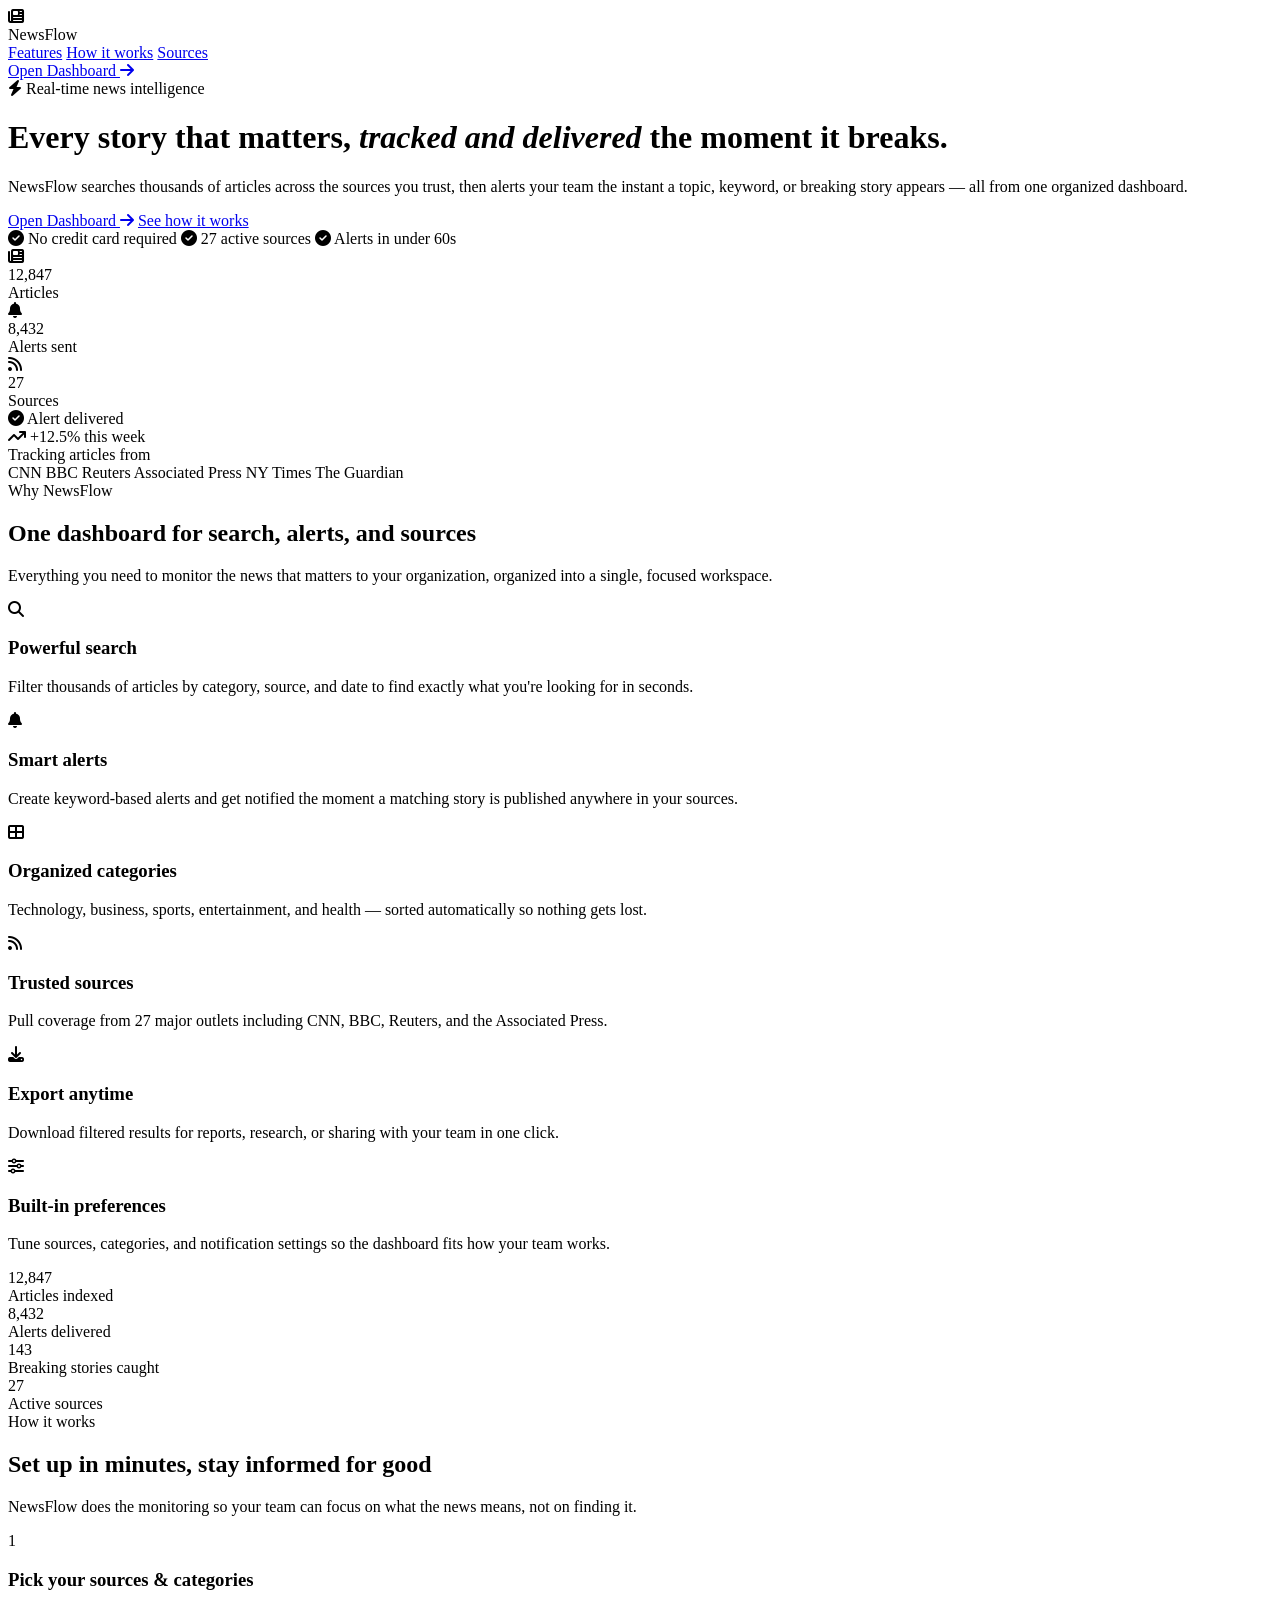
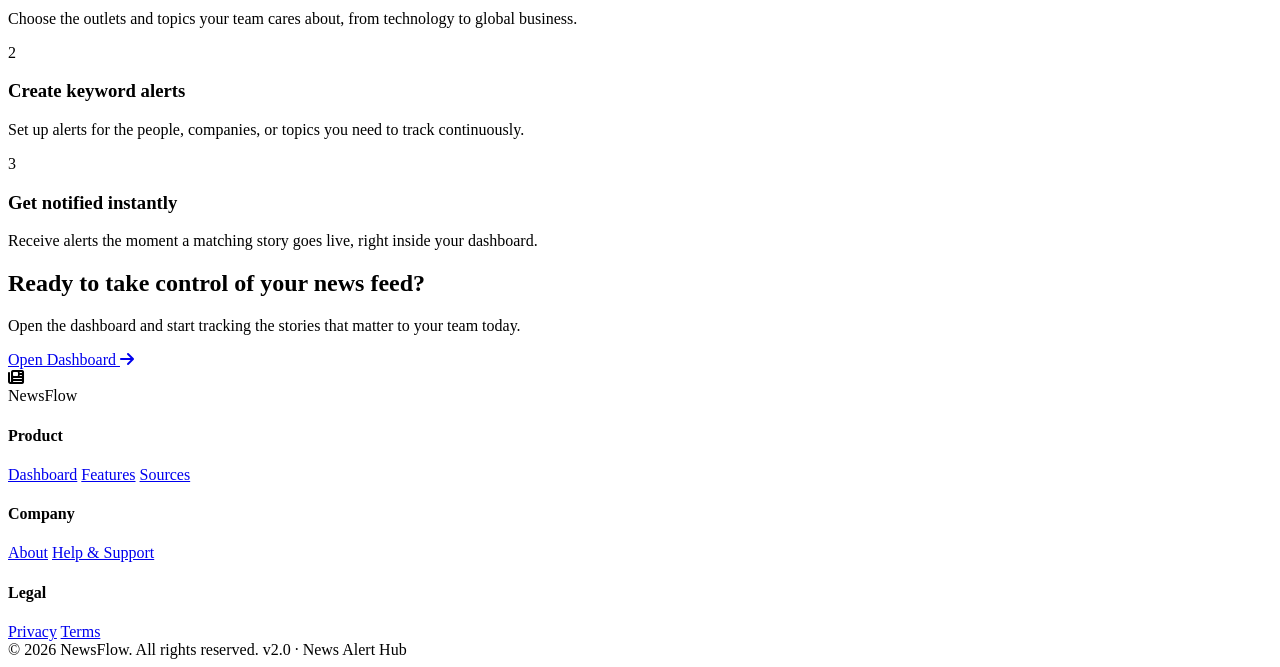
==== commit 7429f940: "Update index.html" ====
--- a/index/index.html
+++ b/index/index.html
@@ -32,7 +32,6 @@
                 <a href="#sources">Sources</a>
             </div>
             <div class="nav-cta">
-                <a href="dashboard.html" class="btn btn-outline">Sign in</a>
                 <a href="dashboard.html" class="btn btn-primary">Open Dashboard <i class="fas fa-arrow-right"></i></a>
             </div>
         </div>
